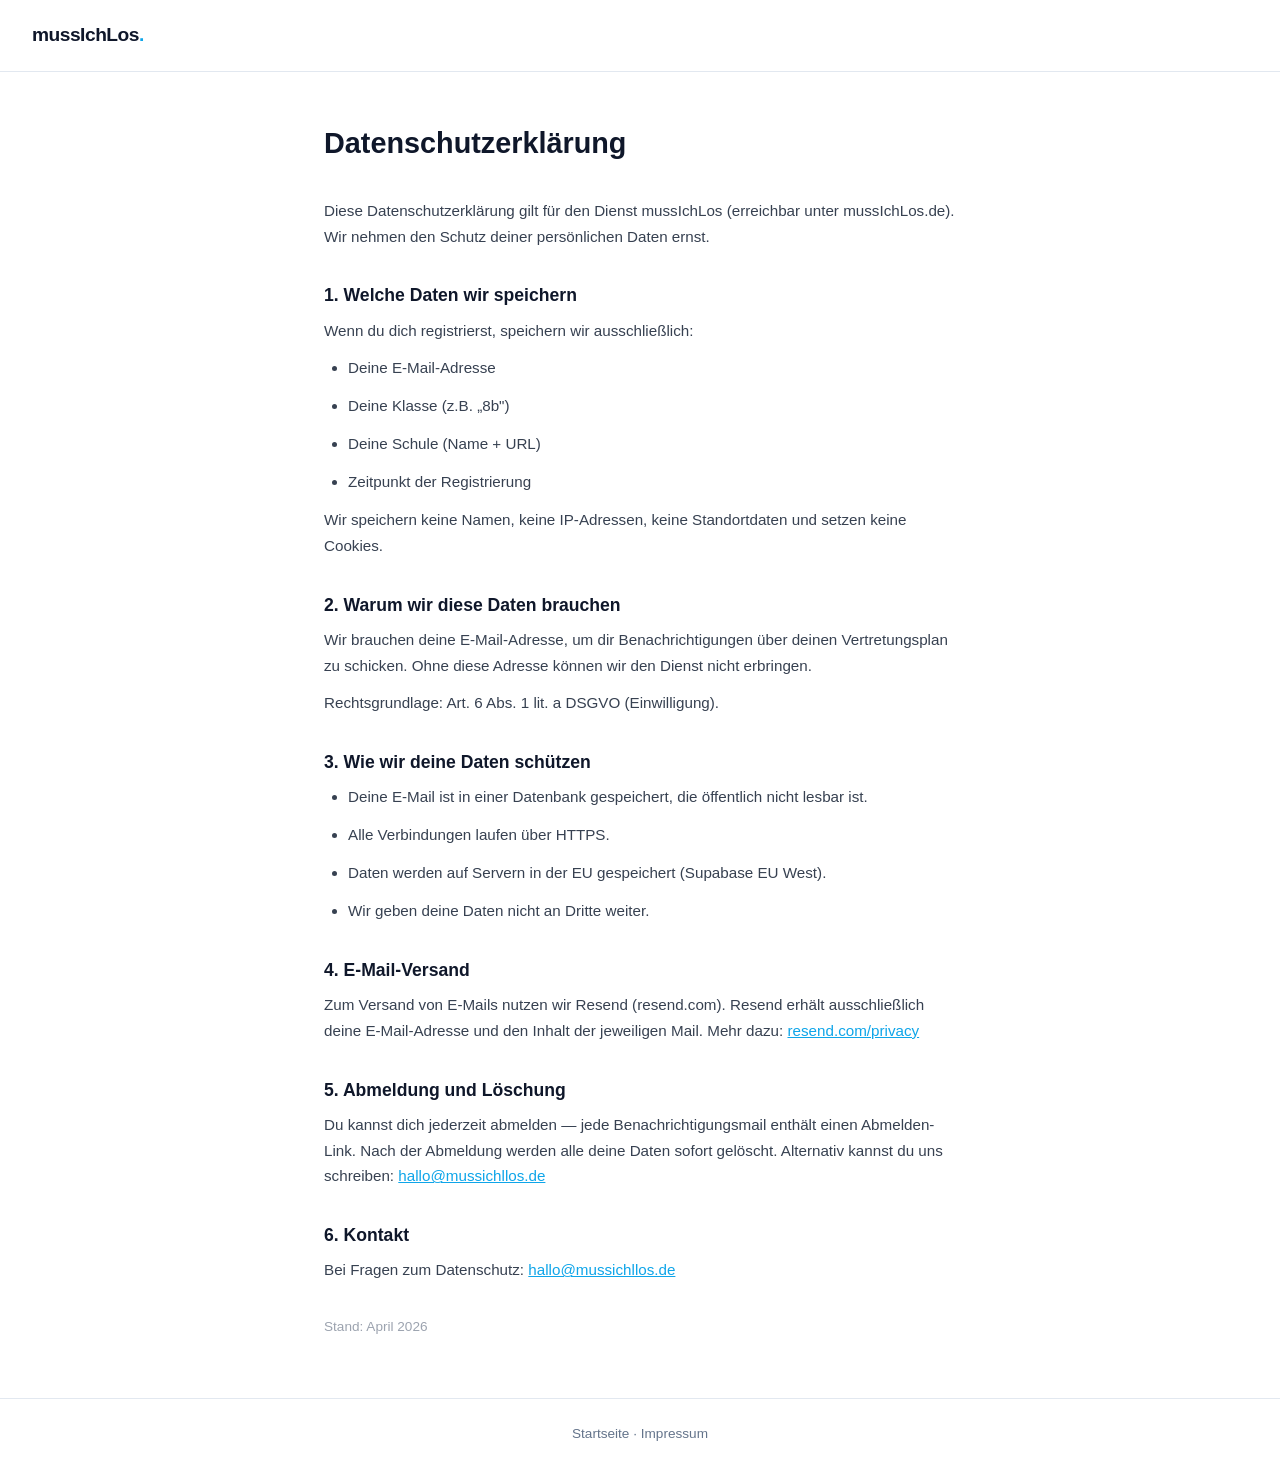
==== datenschutz.html @ b4d14d5b "Initial commit: mussIchLos website" ====
<!DOCTYPE html>
<html lang="de">
<head>
  <meta charset="UTF-8" />
  <meta name="viewport" content="width=device-width, initial-scale=1.0" />
  <title>Datenschutz — mussIchLos</title>
  <link rel="stylesheet" href="assets/style.css" />
  <style>
    .legal { max-width: 680px; margin: 0 auto; padding: 3rem 1.5rem; }
    .legal h1 { font-size: 1.8rem; font-weight: 800; margin-bottom: 2rem; }
    .legal h2 { font-size: 1.1rem; font-weight: 700; margin: 2rem 0 .5rem; }
    .legal p, .legal li { color: #374151; line-height: 1.7; margin-bottom: .75rem; font-size: .95rem; }
    .legal ul { padding-left: 1.5rem; }
    .legal a { color: #0ea5e9; }
  </style>
</head>
<body>
  <nav>
    <a href="index.html" class="logo">mussIchLos<span class="dot">.</span></a>
  </nav>

  <main class="legal">
    <h1>Datenschutzerklärung</h1>

    <p>
      Diese Datenschutzerklärung gilt für den Dienst mussIchLos (erreichbar unter mussIchLos.de).
      Wir nehmen den Schutz deiner persönlichen Daten ernst.
    </p>

    <h2>1. Welche Daten wir speichern</h2>
    <p>Wenn du dich registrierst, speichern wir ausschließlich:</p>
    <ul>
      <li>Deine E-Mail-Adresse</li>
      <li>Deine Klasse (z.B. „8b")</li>
      <li>Deine Schule (Name + URL)</li>
      <li>Zeitpunkt der Registrierung</li>
    </ul>
    <p>Wir speichern keine Namen, keine IP-Adressen, keine Standortdaten und setzen keine Cookies.</p>

    <h2>2. Warum wir diese Daten brauchen</h2>
    <p>
      Wir brauchen deine E-Mail-Adresse, um dir Benachrichtigungen über deinen
      Vertretungsplan zu schicken. Ohne diese Adresse können wir den Dienst nicht erbringen.
    </p>
    <p>Rechtsgrundlage: Art. 6 Abs. 1 lit. a DSGVO (Einwilligung).</p>

    <h2>3. Wie wir deine Daten schützen</h2>
    <ul>
      <li>Deine E-Mail ist in einer Datenbank gespeichert, die öffentlich nicht lesbar ist.</li>
      <li>Alle Verbindungen laufen über HTTPS.</li>
      <li>Daten werden auf Servern in der EU gespeichert (Supabase EU West).</li>
      <li>Wir geben deine Daten nicht an Dritte weiter.</li>
    </ul>

    <h2>4. E-Mail-Versand</h2>
    <p>
      Zum Versand von E-Mails nutzen wir Resend (resend.com).
      Resend erhält ausschließlich deine E-Mail-Adresse und den Inhalt der jeweiligen Mail.
      Mehr dazu: <a href="https://resend.com/privacy" target="_blank">resend.com/privacy</a>
    </p>

    <h2>5. Abmeldung und Löschung</h2>
    <p>
      Du kannst dich jederzeit abmelden — jede Benachrichtigungsmail enthält einen
      Abmelden-Link. Nach der Abmeldung werden alle deine Daten sofort gelöscht.
      Alternativ kannst du uns schreiben: <a href="mailto:hallo@mussichllos.de">hallo@mussichllos.de</a>
    </p>

    <h2>6. Kontakt</h2>
    <p>
      Bei Fragen zum Datenschutz:
      <a href="mailto:hallo@mussichllos.de">hallo@mussichllos.de</a>
    </p>

    <p style="margin-top: 2rem; color: #9ca3af; font-size: .85rem;">
      Stand: April 2026
    </p>
  </main>

  <footer>
    <p>
      <a href="index.html">Startseite</a> &middot;
      <a href="impressum.html">Impressum</a>
    </p>
  </footer>
</body>
</html>
---- assets/style.css ----
/* =============================================
   mussIchLos — Design System
   ============================================= */

*, *::before, *::after {
  box-sizing: border-box;
  margin: 0;
  padding: 0;
}

:root {
  --bg: #ffffff;
  --bg-alt: #f8fafc;
  --border: #e2e8f0;
  --text: #0f172a;
  --text-muted: #64748b;
  --accent: #0ea5e9;
  --accent-dark: #0284c7;
  --success: #22c55e;
  --error: #ef4444;
  --radius: 12px;
  --shadow: 0 1px 3px rgba(0,0,0,.06), 0 4px 16px rgba(0,0,0,.06);
}

html {
  font-size: 16px;
  scroll-behavior: smooth;
}

body {
  font-family: -apple-system, BlinkMacSystemFont, "Segoe UI", Roboto, Helvetica, Arial, sans-serif;
  background: var(--bg);
  color: var(--text);
  line-height: 1.6;
  min-height: 100vh;
  display: flex;
  flex-direction: column;
}

/* ---- Nav ---- */
nav {
  padding: 1.25rem 2rem;
  border-bottom: 1px solid var(--border);
  display: flex;
  align-items: center;
}

.logo {
  font-size: 1.2rem;
  font-weight: 800;
  letter-spacing: -0.5px;
  color: var(--text);
  text-decoration: none;
}

.logo .dot {
  color: var(--accent);
}

/* ---- Main layout ---- */
main {
  flex: 1;
  max-width: 680px;
  margin: 0 auto;
  padding: 3rem 1.5rem 4rem;
  width: 100%;
}

main.centered {
  display: flex;
  align-items: center;
  justify-content: center;
  padding-top: 6rem;
}

/* ---- Hero ---- */
.hero {
  margin-bottom: 2.5rem;
  text-align: center;
}

.hero h1 {
  font-size: clamp(1.8rem, 5vw, 2.6rem);
  font-weight: 800;
  line-height: 1.15;
  letter-spacing: -0.5px;
  margin-bottom: 1rem;
}

.hero-sub {
  font-size: 1.1rem;
  color: var(--text-muted);
  max-width: 520px;
  margin: 0 auto;
}

/* ---- Card ---- */
.card {
  background: var(--bg);
  border: 1px solid var(--border);
  border-radius: var(--radius);
  padding: 2rem;
  box-shadow: var(--shadow);
}

.status-card {
  text-align: center;
  max-width: 480px;
  width: 100%;
}

.status-card h1 {
  font-size: 1.6rem;
  font-weight: 800;
  margin-bottom: .75rem;
}

.status-card p {
  color: var(--text-muted);
  margin-bottom: 1.5rem;
}

/* ---- Form ---- */
.form-section {
  margin-bottom: 3rem;
}

.field {
  margin-bottom: 1.25rem;
}

label {
  display: block;
  font-size: .875rem;
  font-weight: 600;
  margin-bottom: .4rem;
  color: var(--text);
}

input[type="email"],
input[type="text"],
select {
  width: 100%;
  padding: .75rem 1rem;
  border: 1.5px solid var(--border);
  border-radius: 8px;
  font-size: 1rem;
  font-family: inherit;
  color: var(--text);
  background: var(--bg);
  transition: border-color .15s, box-shadow .15s;
  appearance: none;
  -webkit-appearance: none;
}

select {
  background-image: url("data:image/svg+xml,%3Csvg xmlns='http://www.w3.org/2000/svg' width='12' height='8' viewBox='0 0 12 8'%3E%3Cpath fill='%2364748b' d='M1 1l5 5 5-5'/%3E%3C/svg%3E");
  background-repeat: no-repeat;
  background-position: right 1rem center;
  padding-right: 2.5rem;
}

input::placeholder {
  color: #a0aec0;
}

input:focus,
select:focus {
  outline: none;
  border-color: var(--accent);
  box-shadow: 0 0 0 3px rgba(14, 165, 233, .12);
}

.field-hint {
  display: block;
  font-size: .8rem;
  color: var(--text-muted);
  margin-top: .3rem;
}

/* ---- Button ---- */
button[type="submit"] {
  width: 100%;
  padding: .875rem 1.5rem;
  background: var(--accent);
  color: #fff;
  border: none;
  border-radius: 8px;
  font-size: 1rem;
  font-weight: 700;
  font-family: inherit;
  cursor: pointer;
  transition: background .15s, transform .1s;
  display: flex;
  align-items: center;
  justify-content: center;
  gap: .5rem;
  margin-top: .5rem;
}

button[type="submit"]:hover {
  background: var(--accent-dark);
}

button[type="submit"]:active {
  transform: scale(.98);
}

button[type="submit"]:disabled {
  opacity: .6;
  cursor: not-allowed;
}

.btn-secondary {
  display: inline-block;
  padding: .75rem 1.5rem;
  border: 1.5px solid var(--border);
  border-radius: 8px;
  font-weight: 600;
  font-size: .95rem;
  color: var(--text);
  text-decoration: none;
  transition: border-color .15s, background .15s;
}

.btn-secondary:hover {
  border-color: var(--accent);
  background: rgba(14, 165, 233, .04);
}

/* ---- Spinner ---- */
.spinner {
  width: 18px;
  height: 18px;
  border: 2.5px solid rgba(255,255,255,.4);
  border-top-color: #fff;
  border-radius: 50%;
  animation: spin .7s linear infinite;
  display: inline-block;
}

@keyframes spin {
  to { transform: rotate(360deg); }
}

/* ---- Privacy hint ---- */
.privacy-hint {
  font-size: .8rem;
  color: var(--text-muted);
  text-align: center;
  margin-top: 1rem;
}

.privacy-hint a {
  color: var(--accent);
  text-decoration: none;
}

/* ---- Success / Error states ---- */
.success-icon {
  width: 56px;
  height: 56px;
  border-radius: 50%;
  background: var(--success);
  color: #fff;
  font-size: 1.5rem;
  display: flex;
  align-items: center;
  justify-content: center;
  margin: 0 auto 1.25rem;
}

#form-success h2,
.status-card h1 {
  font-size: 1.4rem;
  font-weight: 800;
  margin-bottom: .5rem;
}

#form-success p {
  color: var(--text-muted);
}

.error-msg {
  color: var(--error);
  font-size: .9rem;
  text-align: center;
}

/* ---- How it works ---- */
.how-it-works {
  margin-bottom: 3rem;
}

.how-it-works h2,
.faq h2 {
  font-size: 1.3rem;
  font-weight: 800;
  margin-bottom: 1.25rem;
}

.steps {
  list-style: none;
  display: flex;
  flex-direction: column;
  gap: 1.25rem;
}

.steps li {
  display: flex;
  gap: 1rem;
  align-items: flex-start;
}

.step-num {
  flex-shrink: 0;
  width: 32px;
  height: 32px;
  border-radius: 50%;
  background: var(--accent);
  color: #fff;
  font-size: .875rem;
  font-weight: 700;
  display: flex;
  align-items: center;
  justify-content: center;
  margin-top: .1rem;
}

.steps li strong {
  display: block;
  font-weight: 700;
  margin-bottom: .2rem;
}

.steps li p {
  color: var(--text-muted);
  font-size: .95rem;
}

/* ---- FAQ ---- */
.faq {
  margin-bottom: 2rem;
}

details {
  border: 1px solid var(--border);
  border-radius: 8px;
  margin-bottom: .75rem;
  overflow: hidden;
}

summary {
  padding: 1rem 1.25rem;
  font-weight: 600;
  cursor: pointer;
  user-select: none;
  list-style: none;
  display: flex;
  justify-content: space-between;
  align-items: center;
}

summary::-webkit-details-marker { display: none; }

summary::after {
  content: '+';
  font-size: 1.2rem;
  color: var(--text-muted);
  transition: transform .2s;
}

details[open] summary::after {
  transform: rotate(45deg);
}

details p {
  padding: 0 1.25rem 1rem;
  color: var(--text-muted);
  font-size: .95rem;
}

details a {
  color: var(--accent);
}

/* ---- Footer ---- */
footer {
  border-top: 1px solid var(--border);
  padding: 1.5rem 2rem;
  text-align: center;
  font-size: .85rem;
  color: var(--text-muted);
}

footer a {
  color: var(--text-muted);
  text-decoration: none;
}

footer a:hover {
  color: var(--accent);
}

/* ---- Utilities ---- */
.hidden {
  display: none !important;
}

/* ---- Responsive ---- */
@media (max-width: 480px) {
  nav {
    padding: 1rem 1.25rem;
  }

  main {
    padding: 2rem 1rem 3rem;
  }

  .card {
    padding: 1.5rem;
  }
}
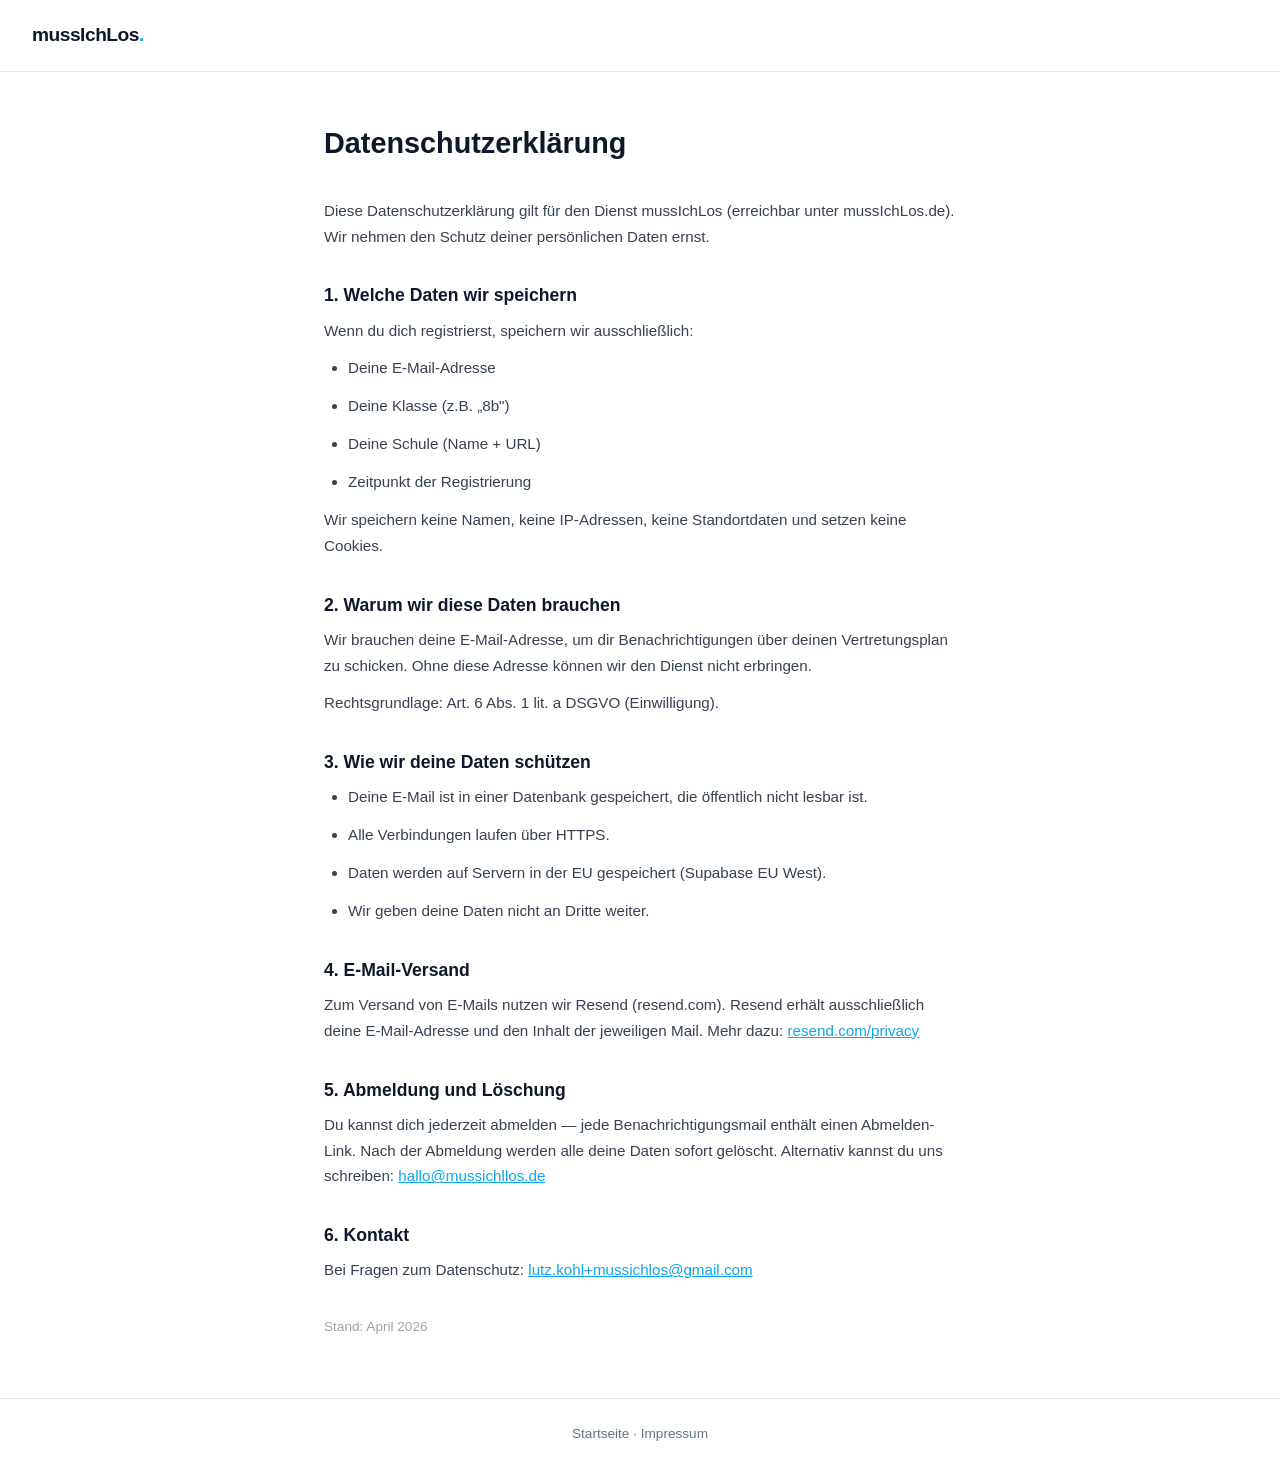
==== commit d9d22a89: "Add contact email to Impressum and Datenschutz" ====
--- a/datenschutz.html
+++ b/datenschutz.html
@@ -69,7 +69,7 @@
     <h2>6. Kontakt</h2>
     <p>
       Bei Fragen zum Datenschutz:
-      <a href="mailto:hallo@mussichllos.de">hallo@mussichllos.de</a>
+      <a href="mailto:lutz.kohl+mussichlos@gmail.com">lutz.kohl+mussichlos@gmail.com</a>
     </p>
 
     <p style="margin-top: 2rem; color: #9ca3af; font-size: .85rem;">
